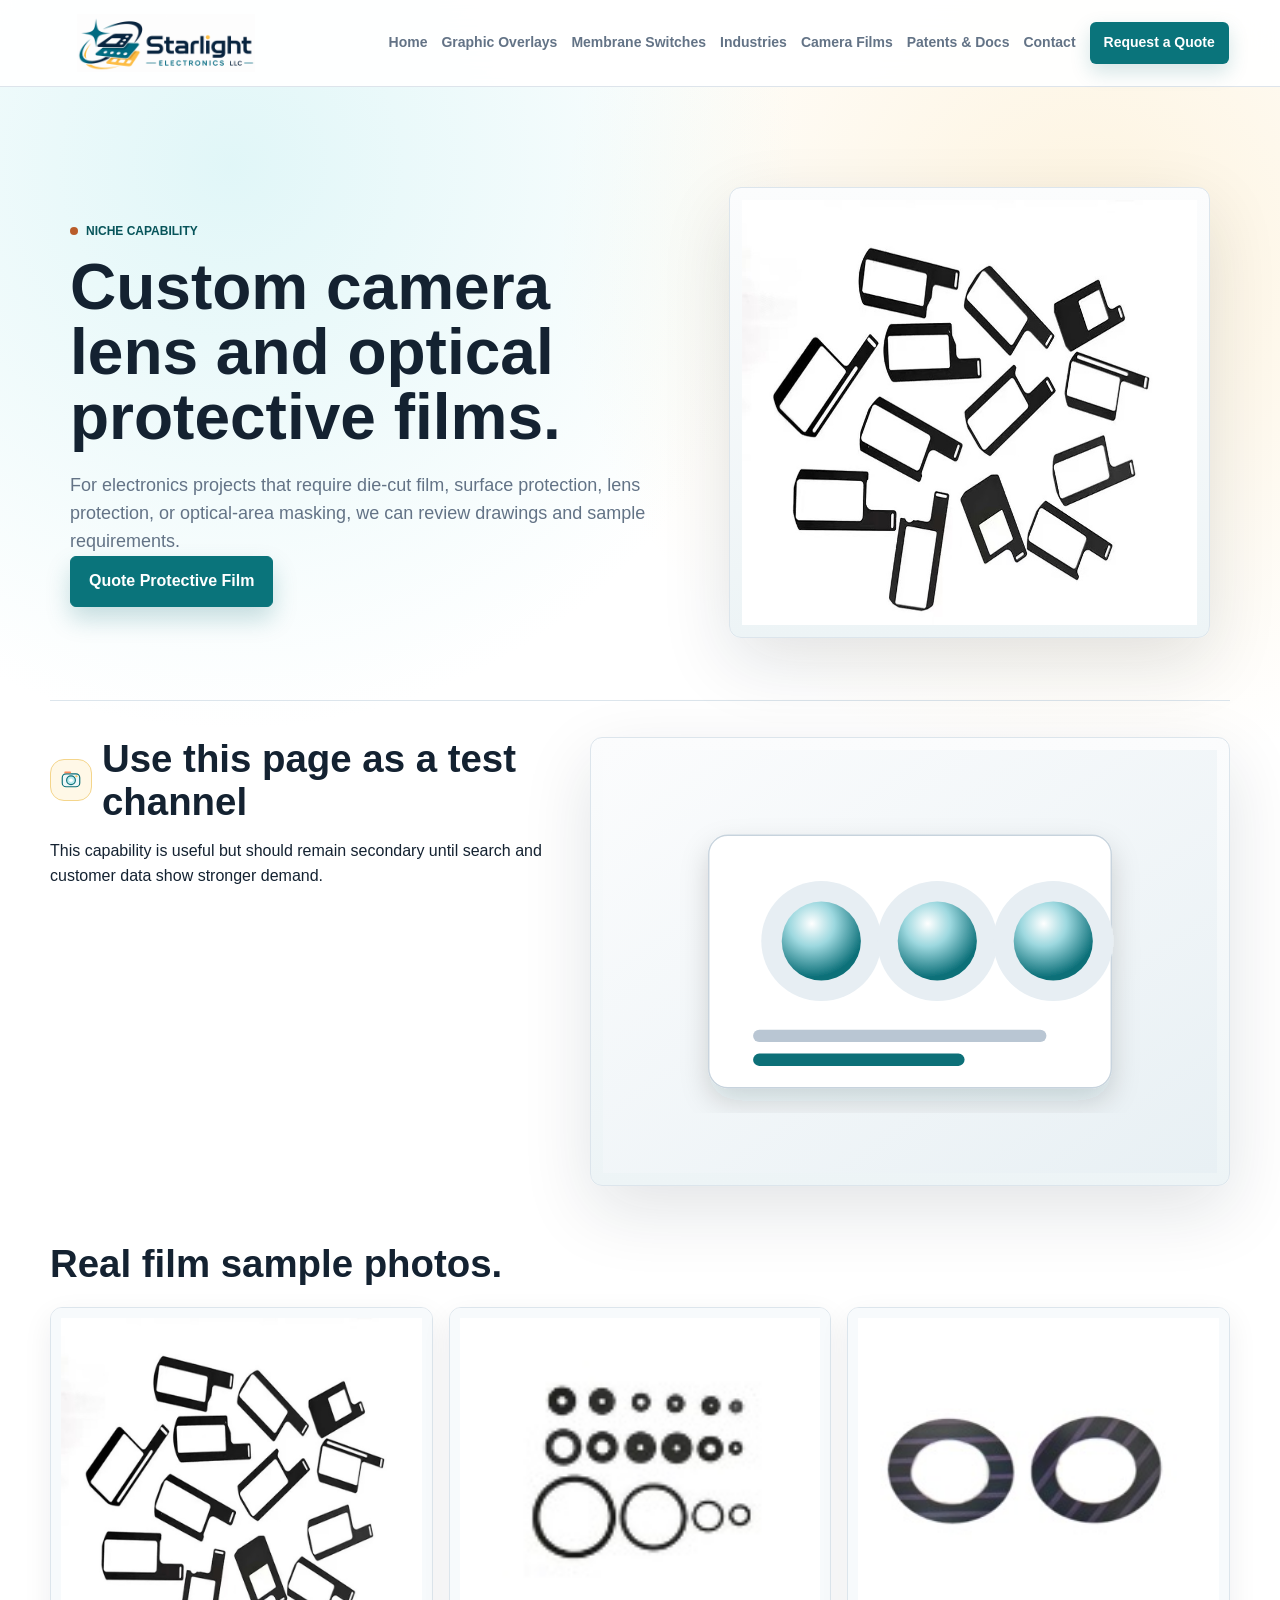
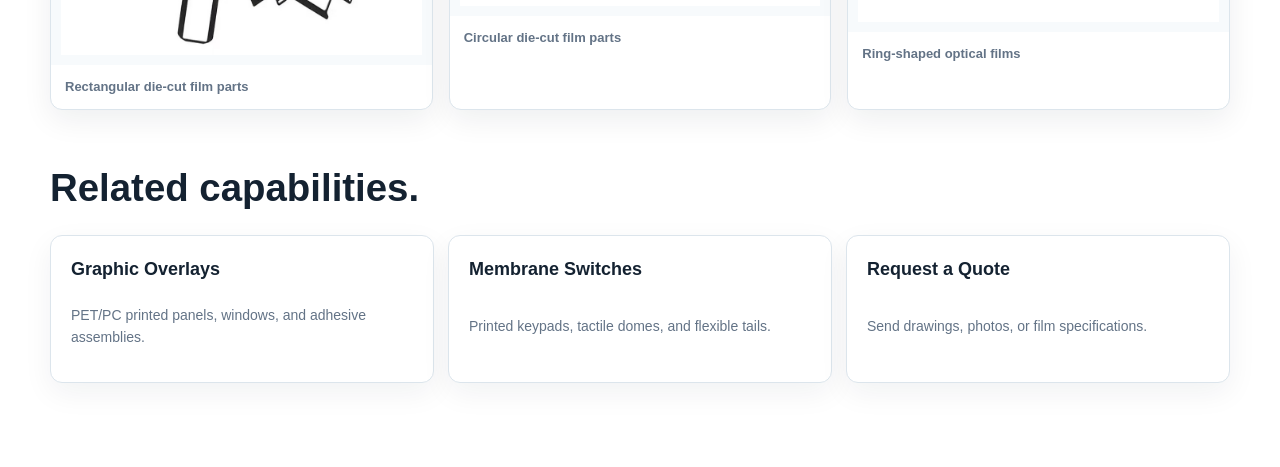
==== camera-films.html @ d8c33d26 "Initial Starlight website" ====
<!doctype html>
<html lang="en">
  <head>
    <meta charset="utf-8" />
    <meta name="viewport" content="width=device-width, initial-scale=1" />
    <title>Camera Lens Protective Films | Starlight Electronics LLC</title>
    <meta name="description" content="Custom die-cut camera lens protective films and optical protective films for camera modules and electronics." />
    <link rel="stylesheet" href="styles.css" />
  </head>
  <body>
    <header class="site-header">
      <a class="brand" href="index.html"><img src="assets/starlight-logo.png" alt="Starlight Electronics" /></a>
      <nav class="nav" aria-label="Main navigation">
        <a href="index.html">Home</a>
        <a href="graphic-overlays.html">Graphic Overlays</a>
        <a href="membrane-switches.html">Membrane Switches</a>
        <a href="industries.html">Industries</a>
        <a href="camera-films.html">Camera Films</a>
        <a href="certifications.html">Patents &amp; Docs</a>
        <a href="contact.html">Contact</a>
        <a class="nav-cta" href="request-quote.html">Request a Quote</a>
      </nav>
    </header>
    <main class="page">
      <section class="page-hero">
        <div>
          <p class="eyebrow">Niche capability</p>
          <h1>Custom camera lens and optical protective films.</h1>
          <p class="lead">For electronics projects that require die-cut film, surface protection, lens protection, or optical-area masking, we can review drawings and sample requirements.</p>
          <a class="button primary" href="request-quote.html">Quote Protective Film</a>
        </div>
        <div class="visual-card"><img src="assets/photos/camera-film-rectangles.jpg" alt="Custom die-cut camera and optical protective films" /></div>
      </section>
      <section class="detail-grid">
        <div>
          <div class="icon-row"><img class="mini-icon" src="assets/icon-camera.svg" alt="" /><h2>Use this page as a test channel</h2></div>
          <p>This capability is useful but should remain secondary until search and customer data show stronger demand.</p>
        </div>
        <div class="visual-card"><img src="assets/camera-films.svg" alt="Die-cut optical protective film illustration" /></div>
      </section>
      <section class="page-section">
        <h2>Real film sample photos.</h2>
        <div class="photo-grid compact">
          <figure class="photo-card">
            <div class="photo-frame"><img src="assets/photos/camera-film-rectangles.jpg" alt="Rectangular camera and optical film parts" /></div>
            <figcaption>Rectangular die-cut film parts</figcaption>
          </figure>
          <figure class="photo-card">
            <div class="photo-frame"><img src="assets/photos/camera-film-circles.jpg" alt="Circular optical film parts" /></div>
            <figcaption>Circular die-cut film parts</figcaption>
          </figure>
          <figure class="photo-card">
            <div class="photo-frame"><img src="assets/photos/camera-film-rings.jpg" alt="Ring-shaped optical films" /></div>
            <figcaption>Ring-shaped optical films</figcaption>
          </figure>
        </div>
      </section>
      <section class="page-section">
        <h2>Related capabilities.</h2>
        <div class="related-links">
          <a class="related-card" href="graphic-overlays.html"><strong>Graphic Overlays</strong><span>PET/PC printed panels, windows, and adhesive assemblies.</span></a>
          <a class="related-card" href="membrane-switches.html"><strong>Membrane Switches</strong><span>Printed keypads, tactile domes, and flexible tails.</span></a>
          <a class="related-card" href="request-quote.html"><strong>Request a Quote</strong><span>Send drawings, photos, or film specifications.</span></a>
        </div>
      </section>
    </main>
  </body>
</html>
---- styles.css ----
:root {
  color-scheme: light;
  --ink: #142231;
  --soft-ink: #2a3b4c;
  --muted: #637386;
  --line: #dce5ec;
  --line-strong: #b8c8d4;
  --paper: #ffffff;
  --panel: #f7fafc;
  --panel-2: #eef6f7;
  --accent: #0a747b;
  --accent-strong: #07545a;
  --accent-soft: #dff3f4;
  --coral: #ff8a5c;
  --copper: #b95c2a;
  --gold: #f6c55f;
  --mint: #bdecef;
  --shadow: 0 24px 70px rgba(20, 34, 49, 0.12);
}

* {
  box-sizing: border-box;
}

html {
  scroll-behavior: smooth;
}

body {
  margin: 0;
  font-family: Inter, Arial, Helvetica, sans-serif;
  color: var(--ink);
  background:
    radial-gradient(circle at 18% 8%, rgba(189, 236, 239, 0.46), transparent 26%),
    radial-gradient(circle at 85% 12%, rgba(246, 197, 95, 0.20), transparent 25%),
    var(--paper);
  line-height: 1.55;
}

img {
  display: block;
  max-width: 100%;
}

a {
  color: inherit;
  text-decoration: none;
}

.site-header {
  position: sticky;
  top: 0;
  z-index: 20;
  display: flex;
  align-items: center;
  justify-content: space-between;
  gap: 24px;
  min-height: 74px;
  padding: 14px clamp(18px, 4vw, 56px);
  background: rgba(255, 255, 255, 0.94);
  border-bottom: 1px solid rgba(216, 224, 232, 0.86);
  backdrop-filter: blur(18px);
}

.brand {
  display: inline-flex;
  align-items: center;
  width: 230px;
  max-width: 72vw;
}

.brand img {
  width: 100%;
  max-height: 58px;
  height: auto;
  object-fit: contain;
}

.nav {
  display: flex;
  align-items: center;
  gap: 14px;
  color: var(--muted);
  font-size: 14px;
  font-weight: 700;
}

.nav a:hover {
  color: var(--ink);
}

.nav-cta {
  padding: 10px 14px;
  color: var(--paper) !important;
  background: var(--accent);
  border-radius: 6px;
  box-shadow: 0 8px 20px rgba(9, 107, 114, 0.18);
}

.hero,
.page-hero,
.section,
.split-section,
.cta-band,
.page,
.trust-strip {
  width: min(1180px, calc(100% - 40px));
  margin: 0 auto;
}

.hero {
  display: grid;
  grid-template-columns: minmax(0, 1.03fr) minmax(360px, 0.97fr);
  gap: clamp(34px, 6vw, 78px);
  align-items: center;
  min-height: calc(100vh - 74px);
  padding: 58px 0 72px;
}

.hero-copy {
  max-width: 720px;
}

.hero h1,
.page-hero h1 {
  margin: 0;
  font-size: clamp(39px, 5vw, 72px);
  line-height: 1.02;
  letter-spacing: 0;
}

.lead {
  max-width: 760px;
  margin: 22px 0 0;
  color: var(--muted);
  font-size: 18px;
}

.eyebrow {
  display: inline-flex;
  align-items: center;
  gap: 8px;
  margin: 0 0 14px;
  color: var(--accent-strong);
  font-size: 12px;
  font-weight: 800;
  letter-spacing: 0;
  text-transform: uppercase;
}

.eyebrow::before {
  content: "";
  width: 8px;
  height: 8px;
  background: var(--copper);
  border-radius: 50%;
}

.actions {
  display: flex;
  flex-wrap: wrap;
  gap: 12px;
  margin-top: 30px;
}

.button {
  display: inline-flex;
  align-items: center;
  justify-content: center;
  min-height: 48px;
  padding: 12px 18px;
  border: 1px solid var(--line-strong);
  border-radius: 6px;
  font-weight: 800;
  cursor: pointer;
  transition: transform 140ms ease, box-shadow 140ms ease, background 140ms ease;
}

.button:hover {
  transform: translateY(-1px);
}

.button.primary {
  color: var(--paper);
  background: var(--accent);
  border-color: var(--accent);
  box-shadow: 0 12px 24px rgba(9, 107, 114, 0.22);
}

.button.primary:hover {
  background: var(--accent-strong);
}

.button.secondary {
  color: var(--ink);
  background: var(--paper);
}

.hero-media,
.visual-card {
  overflow: hidden;
  background: linear-gradient(180deg, #fbfcfd, #edf4f6);
  border: 1px solid var(--line);
  border-radius: 12px;
  box-shadow: var(--shadow);
}

.hero-media {
  position: relative;
  min-height: 500px;
}

.hero-media img,
.visual-card img {
  width: 100%;
  height: 100%;
  object-fit: cover;
}

.hero-badge {
  position: absolute;
  right: 22px;
  bottom: 22px;
  display: grid;
  gap: 2px;
  max-width: 230px;
  padding: 14px 16px;
  background: rgba(255, 255, 255, 0.92);
  border: 1px solid rgba(216, 224, 232, 0.9);
  border-radius: 12px;
  box-shadow: 0 14px 34px rgba(21, 32, 43, 0.12);
}

.hero-badge strong {
  font-size: 13px;
}

.hero-badge span {
  color: var(--muted);
  font-size: 12px;
}

.trust-strip {
  display: grid;
  grid-template-columns: repeat(4, minmax(0, 1fr));
  gap: 1px;
  margin-top: -28px;
  background: var(--line);
  border: 1px solid var(--line);
  border-radius: 8px;
  overflow: hidden;
}

.trust-strip div {
  display: grid;
  grid-template-columns: 42px minmax(0, 1fr);
  gap: 12px;
  align-items: center;
  padding: 18px;
  background: var(--paper);
}

.trust-strip img,
.mini-icon {
  width: 42px;
  height: 42px;
}

.trust-strip strong {
  display: block;
  margin-bottom: 4px;
}

.trust-strip span {
  color: var(--muted);
  font-size: 13px;
}

.section {
  padding: 80px 0;
}

.real-gallery-section {
  padding-top: 24px;
}

.section-heading {
  display: flex;
  align-items: end;
  justify-content: space-between;
  gap: 28px;
  margin-bottom: 30px;
}

.section-heading > div {
  max-width: 760px;
}

.section h2,
.split-section h2,
.cta-band h2,
.detail-grid h2,
.page-section h2 {
  margin: 0;
  font-size: clamp(28px, 3vw, 44px);
  line-height: 1.12;
  letter-spacing: 0;
}

.section-subtitle {
  max-width: 360px;
  margin: 0;
  color: var(--muted);
}

.capability-grid {
  display: grid;
  grid-template-columns: repeat(4, minmax(0, 1fr));
  gap: 16px;
}

.capability-grid article {
  display: grid;
  align-content: start;
  min-height: 260px;
  overflow: hidden;
  background: var(--paper);
  border: 1px solid var(--line);
  border-radius: 8px;
  box-shadow: 0 10px 30px rgba(21, 32, 43, 0.06);
}

.capability-grid .card-media {
  height: 118px;
  background: var(--panel-2);
  border-bottom: 1px solid var(--line);
}

.capability-grid .card-media img {
  width: 100%;
  height: 100%;
  object-fit: contain;
  padding: 8px;
}

.capability-grid .card-copy {
  padding: 20px;
}

.icon-row {
  display: flex;
  align-items: center;
  gap: 10px;
  margin-bottom: 12px;
}

.icon-row .mini-icon {
  padding: 6px;
  background: #fff8e7;
  border: 1px solid #f4d58b;
  border-radius: 14px;
}

.capability-grid h2,
.capability-grid h3 {
  margin: 0;
  font-size: 20px;
  line-height: 1.2;
}

.capability-grid p {
  margin: 0;
  color: var(--muted);
  font-size: 15px;
}

.application-grid {
  display: grid;
  grid-template-columns: repeat(4, minmax(0, 1fr));
  gap: 16px;
}

.application-grid article {
  min-height: 280px;
  padding: 22px;
  background: var(--paper);
  border: 1px solid var(--line);
  border-radius: 12px;
  box-shadow: 0 10px 30px rgba(20, 34, 49, 0.06);
}

.application-grid img {
  width: 52px;
  height: 52px;
  margin-bottom: 16px;
}

.application-grid h3 {
  margin: 0 0 10px;
  font-size: 20px;
  line-height: 1.2;
}

.application-grid p {
  margin: 0 0 18px;
  color: var(--muted);
}

.application-grid a {
  color: var(--accent-strong);
  font-weight: 800;
}

.strength-section {
  padding-top: 38px;
}

.strength-grid {
  display: grid;
  grid-template-columns: repeat(2, minmax(0, 1fr));
  gap: 18px;
}

.strength-grid article {
  display: grid;
  grid-template-columns: minmax(210px, 0.86fr) minmax(0, 1fr);
  gap: 18px;
  align-items: stretch;
  min-height: 260px;
  padding: 14px;
  background: var(--paper);
  border: 1px solid var(--line);
  border-radius: 12px;
  box-shadow: 0 12px 34px rgba(20, 34, 49, 0.07);
}

.strength-media {
  overflow: hidden;
  background: var(--panel);
  border: 1px solid var(--line);
  border-radius: 8px;
}

.strength-media img {
  width: 100%;
  height: 100%;
  min-height: 230px;
  object-fit: contain;
  padding: 10px;
}

.strength-grid article > div:last-child {
  display: flex;
  flex-direction: column;
  justify-content: center;
  padding: 8px 10px 8px 0;
}

.strength-kicker {
  margin-bottom: 8px;
  color: var(--accent-strong);
  font-size: 12px;
  font-weight: 900;
  text-transform: uppercase;
}

.strength-grid h3 {
  margin: 0;
  font-size: 21px;
  line-height: 1.22;
}

.strength-grid p {
  margin: 12px 0 0;
  color: var(--muted);
  font-size: 15px;
}

.workshop-section {
  padding-top: 48px;
  border-top: 1px solid var(--line);
}

.workshop-carousel {
  display: grid;
  grid-auto-flow: column;
  grid-auto-columns: minmax(300px, 34%);
  gap: 16px;
  overflow-x: auto;
  overscroll-behavior-inline: contain;
  scroll-snap-type: inline mandatory;
  padding: 4px 4px 18px;
}

.workshop-carousel:hover {
  scroll-snap-type: none;
}

.workshop-carousel::-webkit-scrollbar {
  height: 10px;
}

.workshop-carousel::-webkit-scrollbar-track {
  background: var(--panel);
  border-radius: 999px;
}

.workshop-carousel::-webkit-scrollbar-thumb {
  background: var(--line-strong);
  border-radius: 999px;
}

.workshop-carousel figure {
  scroll-snap-align: start;
  margin: 0;
  overflow: hidden;
  background: var(--paper);
  border: 1px solid var(--line);
  border-radius: 12px;
  box-shadow: 0 10px 30px rgba(20, 34, 49, 0.07);
}

.company-intro {
  border-top: 1px solid var(--line);
}

.workshop-carousel img {
  width: 100%;
  aspect-ratio: 4 / 3;
  object-fit: cover;
}

.workshop-carousel figcaption {
  padding: 12px 14px;
  color: var(--muted);
  font-size: 13px;
  font-weight: 800;
}

.company-band {
  display: grid;
  grid-template-columns: minmax(0, 1.1fr) minmax(320px, 0.9fr);
  gap: 34px;
  align-items: center;
  width: min(1180px, calc(100% - 40px));
  margin: 0 auto;
  padding: 44px;
  background: linear-gradient(135deg, rgba(238, 246, 247, 0.9), rgba(255, 255, 255, 0.96));
  border: 1px solid var(--line);
  border-radius: 12px;
  box-shadow: 0 16px 44px rgba(20, 34, 49, 0.08);
}

.company-copy p {
  color: var(--muted);
}

.company-proof {
  display: grid;
  gap: 12px;
}

.company-proof div {
  padding: 18px;
  background: var(--paper);
  border: 1px solid var(--line);
  border-radius: 8px;
}

.company-proof strong {
  display: block;
  margin-bottom: 4px;
}

.company-proof span {
  color: var(--muted);
  font-size: 14px;
}

.split-section {
  display: grid;
  grid-template-columns: minmax(0, 0.92fr) minmax(360px, 1.08fr);
  gap: 46px;
  padding: 84px 0;
  border-top: 1px solid var(--line);
}

.split-section p {
  color: var(--muted);
}

.process-list {
  display: grid;
  gap: 12px;
  margin: 0;
  padding: 0;
  list-style: none;
}

.process-list li {
  display: grid;
  grid-template-columns: 64px minmax(0, 1fr);
  gap: 18px;
  align-items: start;
  padding: 22px;
  background: var(--panel);
  border: 1px solid var(--line);
  border-radius: 8px;
}

.step-icon {
  display: grid;
  place-items: center;
  width: 64px;
  height: 64px;
  background: #fff8e7;
  border: 1px solid #f4d58b;
  border-radius: 18px;
}

.step-icon img {
  width: 48px;
  height: 48px;
}

.process-list strong {
  display: block;
  margin-bottom: 3px;
}

.process-list span {
  color: var(--muted);
}

.page {
  padding: 58px 0 84px;
}

.page-hero {
  display: grid;
  grid-template-columns: minmax(0, 0.92fr) minmax(320px, 0.72fr);
  gap: 44px;
  align-items: center;
  padding: 42px 0 62px;
}

.page-hero.full {
  display: block;
  max-width: 900px;
  margin-left: 0;
}

.page-hero .visual-card {
  min-height: 330px;
}

.page-hero .visual-card img,
.detail-grid .visual-card img {
  object-fit: contain;
  padding: 12px;
}

.proof-photo {
  height: min(560px, 72vh);
}

.detail-grid {
  display: grid;
  grid-template-columns: minmax(0, 0.88fr) minmax(360px, 1.12fr);
  gap: 38px;
  align-items: start;
  padding-top: 36px;
  border-top: 1px solid var(--line);
}

.detail-grid ul {
  display: grid;
  gap: 10px;
  margin: 18px 0 0;
  padding-left: 20px;
  color: var(--muted);
}

.page-section {
  padding: 56px 0 0;
}

.feature-list {
  display: grid;
  grid-template-columns: repeat(3, minmax(0, 1fr));
  gap: 14px;
  margin-top: 22px;
}

.feature-list div {
  padding: 18px;
  background: var(--panel);
  border: 1px solid var(--line);
  border-radius: 8px;
}

.feature-list strong {
  display: block;
  margin-bottom: 6px;
}

.feature-list span {
  color: var(--muted);
  font-size: 14px;
}

.photo-grid {
  display: grid;
  grid-template-columns: 1.25fr 0.85fr 0.85fr;
  gap: 16px;
}

.photo-grid.compact {
  grid-template-columns: repeat(3, minmax(0, 1fr));
  margin-top: 22px;
}

.photo-grid.single-feature {
  grid-template-columns: minmax(0, 1fr);
  margin-top: 22px;
}

.photo-card {
  min-width: 0;
  margin: 0;
  overflow: hidden;
  background: var(--paper);
  border: 1px solid var(--line);
  border-radius: 12px;
  box-shadow: 0 10px 30px rgba(20, 34, 49, 0.07);
}

.photo-card.large {
  grid-row: span 2;
}

.photo-frame {
  display: grid;
  place-items: center;
  aspect-ratio: 4 / 3;
  background: var(--panel);
}

.photo-card.wide .photo-frame {
  aspect-ratio: 16 / 10;
}

.photo-card.tall .photo-frame {
  aspect-ratio: 3 / 4;
}

.photo-card img {
  width: 100%;
  height: 100%;
  object-fit: contain;
  padding: 10px;
}

.photo-card.large img {
  height: 100%;
}

.photo-card figcaption {
  padding: 12px 14px;
  color: var(--muted);
  font-size: 13px;
  font-weight: 700;
}

.related-links {
  display: grid;
  grid-template-columns: repeat(3, minmax(0, 1fr));
  gap: 14px;
  margin-top: 26px;
}

.related-card {
  display: grid;
  gap: 8px;
  min-height: 148px;
  padding: 20px;
  background: var(--paper);
  border: 1px solid var(--line);
  border-radius: 12px;
  box-shadow: 0 10px 30px rgba(20, 34, 49, 0.06);
}

.related-card strong {
  font-size: 18px;
}

.related-card span {
  color: var(--muted);
  font-size: 14px;
}

.related-card:hover {
  border-color: var(--accent);
}

.rfq-panel {
  padding: 30px;
  background: var(--panel);
  border: 1px solid var(--line);
  border-radius: 8px;
  box-shadow: 0 16px 44px rgba(21, 32, 43, 0.08);
}

.quote-hero {
  display: grid;
  grid-template-columns: minmax(0, 1fr) minmax(280px, 0.42fr);
  gap: 28px;
  align-items: end;
}

.quote-note {
  display: grid;
  gap: 6px;
  padding: 20px;
  background: var(--paper);
  border: 1px solid var(--line);
  border-radius: 12px;
  box-shadow: 0 12px 32px rgba(20, 34, 49, 0.07);
}

.quote-note span {
  color: var(--muted);
  font-size: 14px;
}

.contact-hero {
  align-items: center;
}

.contact-grid {
  display: grid;
  grid-template-columns: repeat(4, minmax(0, 1fr));
  gap: 16px;
  margin-bottom: 64px;
}

.contact-card {
  padding: 24px;
  background: var(--paper);
  border: 1px solid var(--line);
  border-radius: 12px;
  box-shadow: 0 12px 34px rgba(20, 34, 49, 0.07);
}

.contact-card span {
  display: block;
  margin-bottom: 10px;
  color: var(--accent-strong);
  font-size: 12px;
  font-weight: 900;
  text-transform: uppercase;
}

.contact-card h2 {
  margin: 0;
  font-size: 22px;
  line-height: 1.22;
}

.contact-card p {
  margin: 12px 0 0;
  color: var(--muted);
}

.primary-contact {
  align-self: center;
  background:
    linear-gradient(135deg, rgba(223, 243, 244, 0.82), rgba(255, 255, 255, 0.96)),
    var(--paper);
}

.primary-contact a {
  display: block;
  overflow-wrap: anywhere;
  color: var(--ink);
  font-size: 26px;
  font-weight: 900;
}

.quote-layout {
  display: grid;
  grid-template-columns: minmax(0, 1fr) minmax(300px, 0.42fr);
  gap: 24px;
  align-items: start;
}

.quote-sidebar {
  display: grid;
  gap: 16px;
}

.quote-sidebar > div {
  padding: 22px;
  background: var(--paper);
  border: 1px solid var(--line);
  border-radius: 12px;
  box-shadow: 0 10px 30px rgba(20, 34, 49, 0.06);
}

.quote-sidebar h2 {
  margin: 0 0 12px;
  font-size: 22px;
}

.quote-sidebar ul {
  display: grid;
  gap: 8px;
  margin: 0;
  padding-left: 20px;
  color: var(--muted);
}

.rfq-form {
  display: grid;
  gap: 16px;
}

.form-grid {
  display: grid;
  grid-template-columns: repeat(2, minmax(0, 1fr));
  gap: 16px;
}

.rfq-form label {
  display: grid;
  gap: 7px;
  color: var(--soft-ink);
  font-weight: 800;
}

.rfq-form input,
.rfq-form select,
.rfq-form textarea {
  width: 100%;
  padding: 12px;
  font: inherit;
  color: var(--ink);
  background: var(--paper);
  border: 1px solid #c1ccd7;
  border-radius: 6px;
}

.file-drop {
  padding: 18px;
  background: var(--paper);
  border: 1px dashed var(--line-strong);
  border-radius: 8px;
}

.file-drop input {
  margin-top: 10px;
  background: var(--panel);
}

.file-drop-copy,
.file-list {
  display: block;
  color: var(--muted);
  font-size: 14px;
  font-weight: 500;
}

.file-drop-copy {
  margin-top: 8px;
}

.file-list {
  margin-top: 10px;
  padding: 10px 12px;
  background: var(--panel);
  border: 1px solid var(--line);
  border-radius: 6px;
}

.rfq-form input:focus,
.rfq-form select:focus,
.rfq-form textarea:focus {
  outline: 3px solid var(--accent-soft);
  border-color: var(--accent);
}

.form-note {
  margin: 0;
  color: var(--muted);
  font-size: 14px;
}

.form-warning {
  margin: 0;
  color: #8a4c0a;
  font-size: 14px;
  font-weight: 800;
}

.cta-band {
  display: flex;
  align-items: center;
  justify-content: space-between;
  gap: 24px;
  margin-bottom: 74px;
  padding: 32px;
  color: var(--paper);
  background:
    linear-gradient(110deg, rgba(9, 107, 114, 0.96), rgba(21, 32, 43, 0.96)),
    var(--ink);
  border-radius: 8px;
}

.cta-band .button {
  color: var(--ink);
  background: var(--paper);
  border-color: var(--paper);
}

.compact-actions {
  margin-top: 0;
}

.site-footer a {
  color: var(--accent-strong);
  font-weight: 800;
}

.site-footer {
  display: flex;
  justify-content: space-between;
  gap: 16px;
  padding: 30px clamp(18px, 4vw, 56px);
  color: var(--muted);
  border-top: 1px solid var(--line);
}

@media (max-width: 960px) {
  .site-header {
    align-items: flex-start;
    flex-direction: column;
  }

  .nav {
    width: 100%;
    flex-wrap: wrap;
  }

  .hero,
  .page-hero,
  .quote-hero,
  .quote-layout,
  .split-section,
  .detail-grid,
  .company-band {
    grid-template-columns: 1fr;
  }

  .hero {
    min-height: auto;
  }

  .hero-media {
    min-height: 380px;
  }

  .trust-strip,
  .capability-grid,
  .application-grid,
  .strength-grid,
  .contact-grid,
  .feature-list,
  .photo-grid,
  .photo-grid.compact,
  .related-links {
    grid-template-columns: repeat(2, minmax(0, 1fr));
  }

  .strength-grid article {
    grid-template-columns: 1fr;
  }

  .strength-grid article > div:last-child {
    padding: 4px;
  }

  .photo-card.large {
    grid-row: auto;
  }

  .section-heading,
  .site-footer,
  .cta-band {
    align-items: flex-start;
    flex-direction: column;
  }
}

@media (max-width: 620px) {
  .hero,
  .page-hero,
  .section,
  .split-section,
  .cta-band,
  .page,
  .quote-layout,
  .trust-strip {
    width: min(100% - 28px, 1180px);
  }

  .nav {
    gap: 10px;
    font-size: 13px;
  }

  .nav-cta {
    width: 100%;
    justify-content: center;
    text-align: center;
  }

  .hero h1,
  .page-hero h1 {
    font-size: 38px;
  }

  .trust-strip,
  .capability-grid,
  .application-grid,
  .strength-grid,
  .contact-grid,
  .feature-list,
  .form-grid,
  .photo-grid,
  .photo-grid.compact,
  .related-links {
    grid-template-columns: 1fr;
  }

  .photo-card.tall .photo-frame {
    aspect-ratio: 4 / 3;
  }

  .workshop-carousel {
    grid-auto-columns: minmax(260px, 86%);
  }

  .company-band {
    width: min(100% - 28px, 1180px);
    padding: 24px;
  }

  .hero-media,
  .page-hero .visual-card {
    min-height: 300px;
  }

  .process-list li {
    grid-template-columns: 1fr;
  }
}
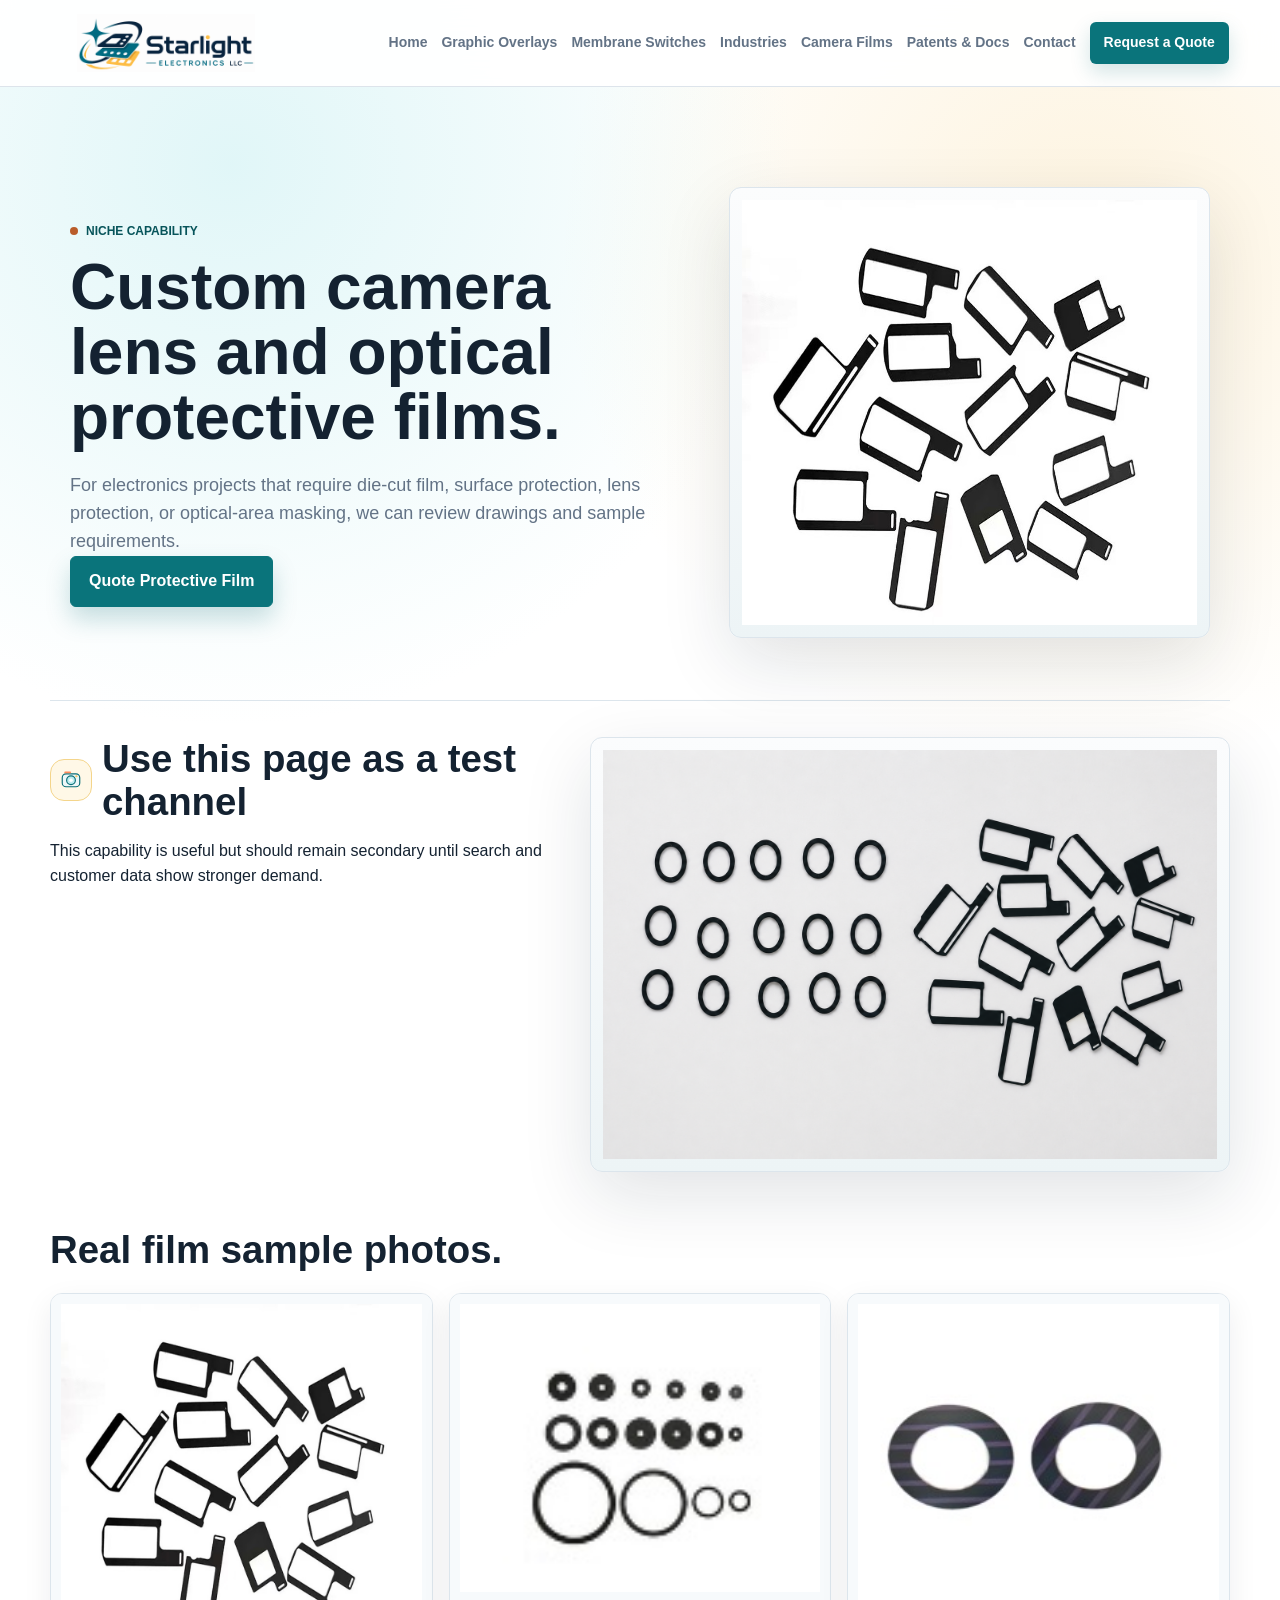
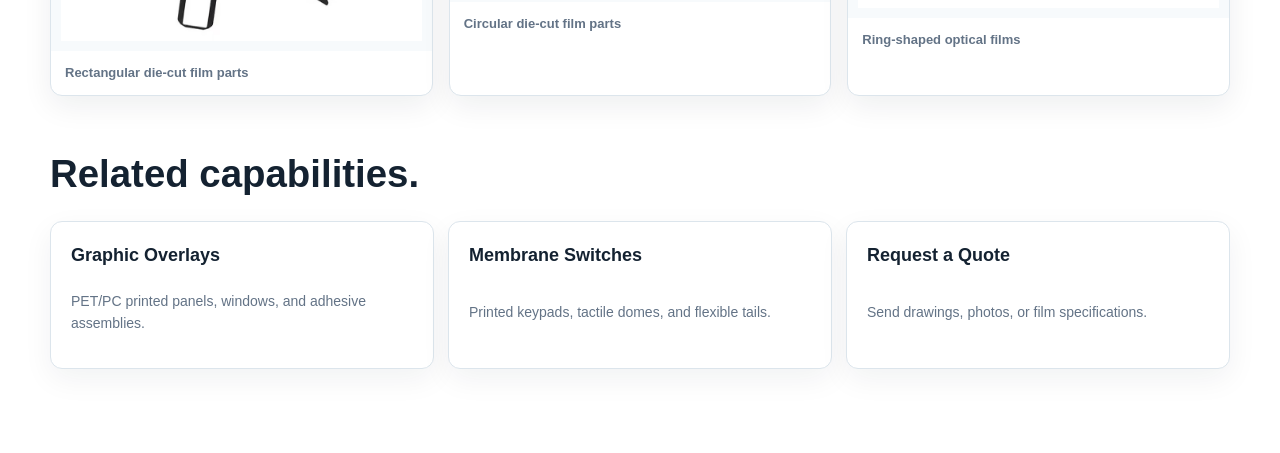
==== commit ae997b2f: "Replace placeholder illustrations with real photos" ====
--- a/camera-films.html
+++ b/camera-films.html
@@ -36,7 +36,7 @@
           <div class="icon-row"><img class="mini-icon" src="assets/icon-camera.svg" alt="" /><h2>Use this page as a test channel</h2></div>
           <p>This capability is useful but should remain secondary until search and customer data show stronger demand.</p>
         </div>
-        <div class="visual-card"><img src="assets/camera-films.svg" alt="Die-cut optical protective film illustration" /></div>
+        <div class="visual-card"><img src="assets/photos/camera-film-set.png" alt="Die-cut camera and optical protective film samples" /></div>
       </section>
       <section class="page-section">
         <h2>Real film sample photos.</h2>
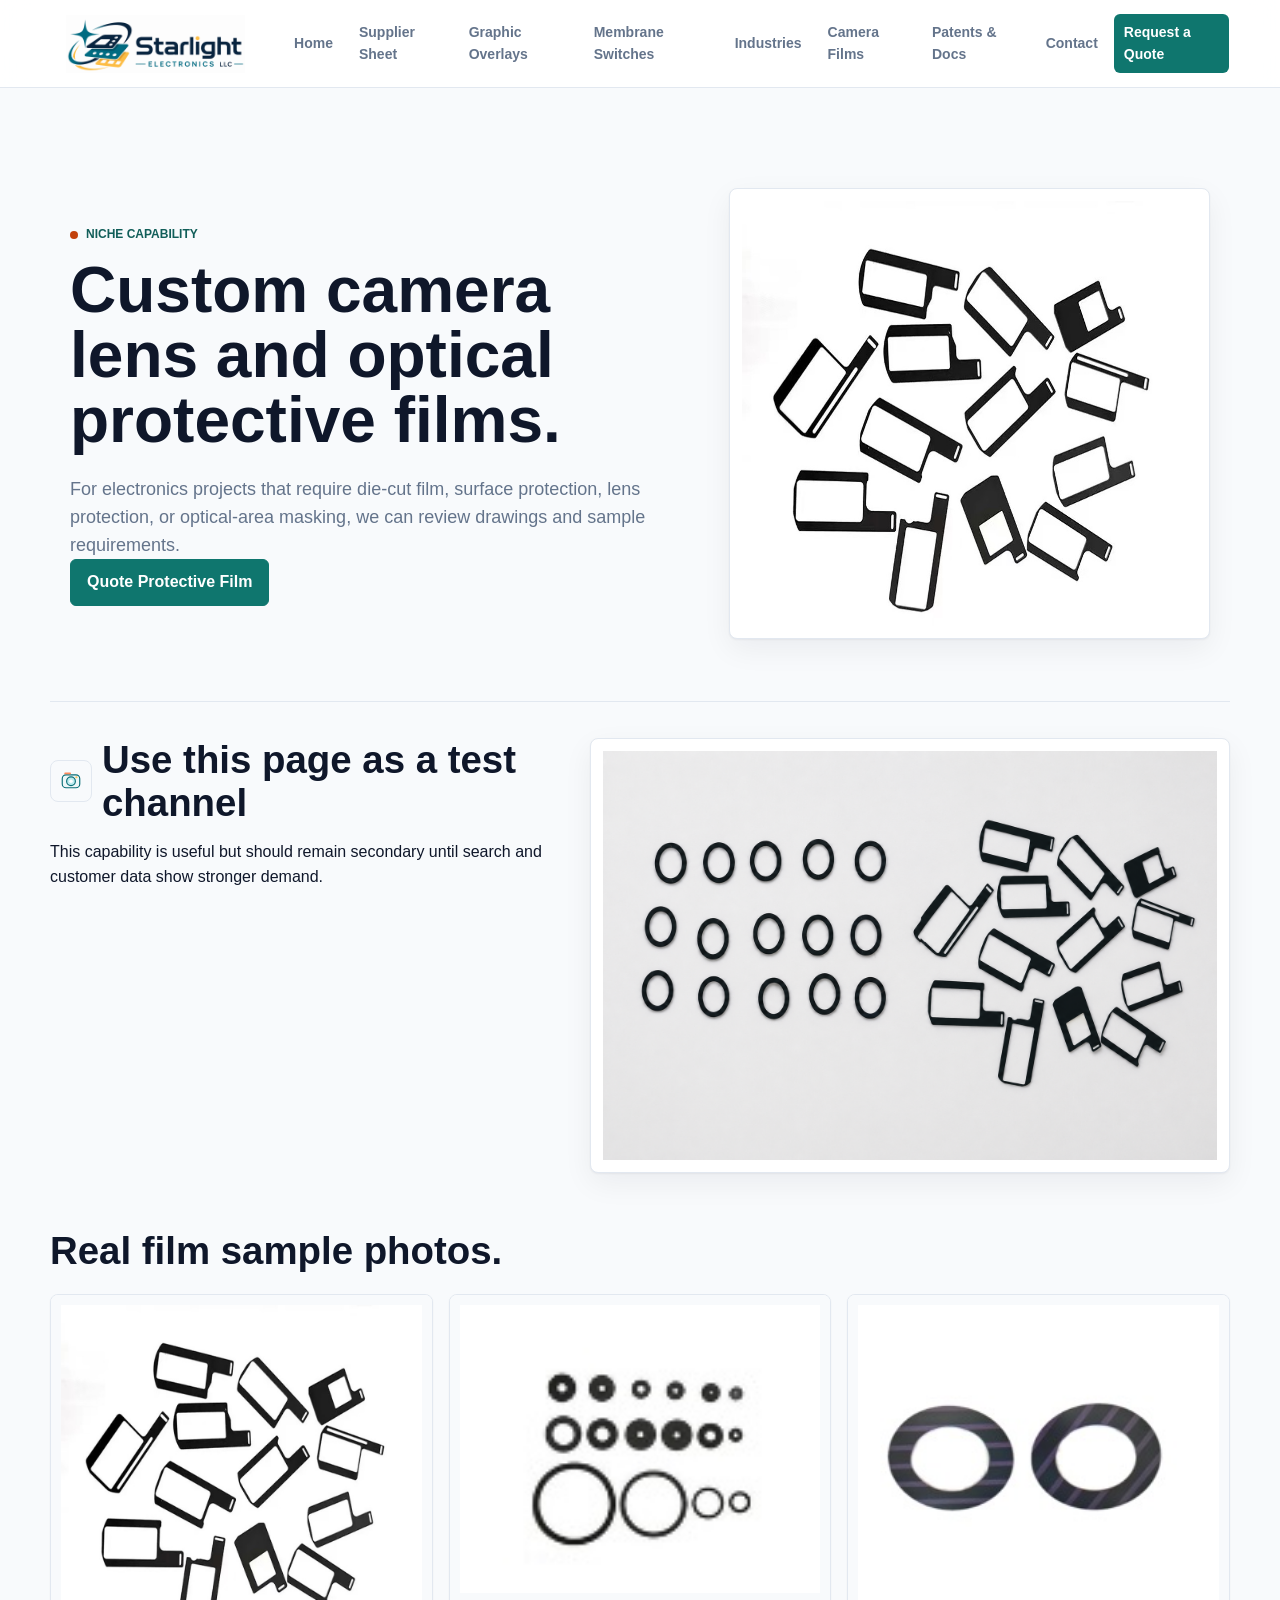
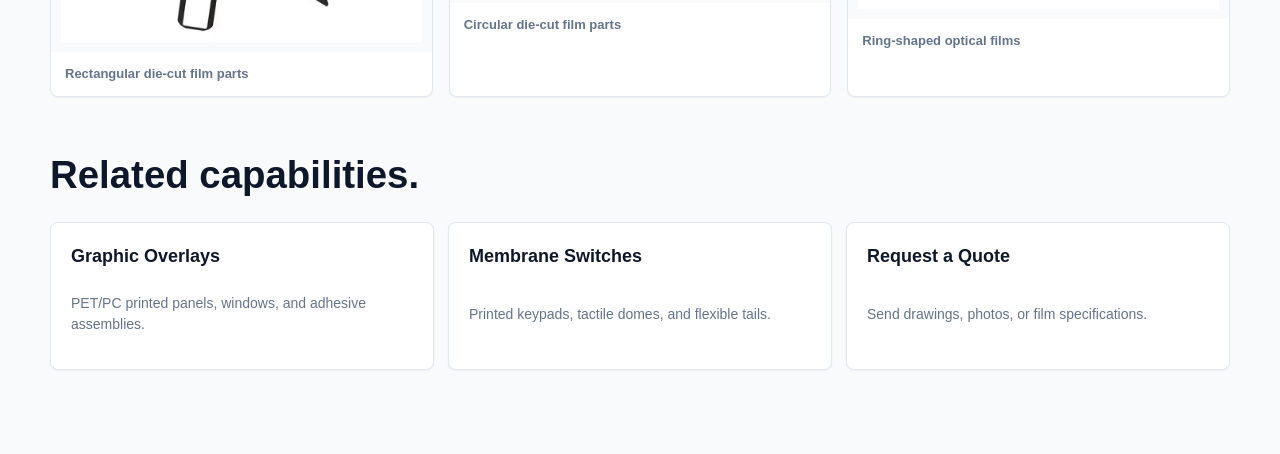
==== commit 1b56b7d0: "Add supplier capability statement page" ====
--- a/camera-films.html
+++ b/camera-films.html
@@ -12,6 +12,7 @@
       <a class="brand" href="index.html"><img src="assets/starlight-logo.png" alt="Starlight Electronics" /></a>
       <nav class="nav" aria-label="Main navigation">
         <a href="index.html">Home</a>
+        <a href="capability-statement.html">Supplier Sheet</a>
         <a href="graphic-overlays.html">Graphic Overlays</a>
         <a href="membrane-switches.html">Membrane Switches</a>
         <a href="industries.html">Industries</a>
--- a/styles.css
+++ b/styles.css
@@ -1,21 +1,22 @@
 :root {
   color-scheme: light;
-  --ink: #142231;
-  --soft-ink: #2a3b4c;
-  --muted: #637386;
-  --line: #dce5ec;
-  --line-strong: #b8c8d4;
+  --ink: #0f172a;
+  --soft-ink: #334155;
+  --muted: #64748b;
+  --line: #e2e8f0;
+  --line-strong: #cbd5e1;
   --paper: #ffffff;
-  --panel: #f7fafc;
-  --panel-2: #eef6f7;
-  --accent: #0a747b;
-  --accent-strong: #07545a;
-  --accent-soft: #dff3f4;
+  --panel: #f8fafc;
+  --panel-2: #f1f5f9;
+  --accent: #0f766e;
+  --accent-strong: #115e59;
+  --accent-soft: #ccfbf1;
   --coral: #ff8a5c;
-  --copper: #b95c2a;
+  --copper: #c2410c;
   --gold: #f6c55f;
   --mint: #bdecef;
-  --shadow: 0 24px 70px rgba(20, 34, 49, 0.12);
+  --shadow: 0 1px 2px rgba(15, 23, 42, 0.05), 0 10px 30px rgba(15, 23, 42, 0.06);
+  --shadow-soft: 0 1px 2px rgba(15, 23, 42, 0.05);
 }
 
 * {
@@ -30,11 +31,10 @@
   margin: 0;
   font-family: Inter, Arial, Helvetica, sans-serif;
   color: var(--ink);
-  background:
-    radial-gradient(circle at 18% 8%, rgba(189, 236, 239, 0.46), transparent 26%),
-    radial-gradient(circle at 85% 12%, rgba(246, 197, 95, 0.20), transparent 25%),
-    var(--paper);
+  background: var(--panel);
   line-height: 1.55;
+  -webkit-font-smoothing: antialiased;
+  text-rendering: optimizeLegibility;
 }
 
 img {
@@ -57,9 +57,9 @@
   gap: 24px;
   min-height: 74px;
   padding: 14px clamp(18px, 4vw, 56px);
-  background: rgba(255, 255, 255, 0.94);
-  border-bottom: 1px solid rgba(216, 224, 232, 0.86);
-  backdrop-filter: blur(18px);
+  background: rgba(255, 255, 255, 0.88);
+  border-bottom: 1px solid var(--line);
+  backdrop-filter: blur(14px);
 }
 
 .brand {
@@ -79,14 +79,20 @@
 .nav {
   display: flex;
   align-items: center;
-  gap: 14px;
+  gap: 6px;
   color: var(--muted);
   font-size: 14px;
   font-weight: 700;
 }
 
+.nav a {
+  padding: 8px 10px;
+  border-radius: 6px;
+}
+
 .nav a:hover {
   color: var(--ink);
+  background: var(--panel-2);
 }
 
 .nav-cta {
@@ -94,7 +100,7 @@
   color: var(--paper) !important;
   background: var(--accent);
   border-radius: 6px;
-  box-shadow: 0 8px 20px rgba(9, 107, 114, 0.18);
+  box-shadow: none;
 }
 
 .hero,
@@ -167,24 +173,24 @@
   display: inline-flex;
   align-items: center;
   justify-content: center;
-  min-height: 48px;
-  padding: 12px 18px;
+  min-height: 42px;
+  padding: 10px 16px;
   border: 1px solid var(--line-strong);
   border-radius: 6px;
   font-weight: 800;
   cursor: pointer;
-  transition: transform 140ms ease, box-shadow 140ms ease, background 140ms ease;
+  transition: border-color 140ms ease, box-shadow 140ms ease, background 140ms ease, color 140ms ease;
 }
 
 .button:hover {
-  transform: translateY(-1px);
+  box-shadow: var(--shadow-soft);
 }
 
 .button.primary {
   color: var(--paper);
   background: var(--accent);
   border-color: var(--accent);
-  box-shadow: 0 12px 24px rgba(9, 107, 114, 0.22);
+  box-shadow: none;
 }
 
 .button.primary:hover {
@@ -194,14 +200,18 @@
 .button.secondary {
   color: var(--ink);
   background: var(--paper);
+}
+
+.button.secondary:hover {
+  border-color: var(--ink);
 }
 
 .hero-media,
 .visual-card {
   overflow: hidden;
-  background: linear-gradient(180deg, #fbfcfd, #edf4f6);
-  border: 1px solid var(--line);
-  border-radius: 12px;
+  background: var(--paper);
+  border: 1px solid var(--line);
+  border-radius: 8px;
   box-shadow: var(--shadow);
 }
 
@@ -227,8 +237,8 @@
   padding: 14px 16px;
   background: rgba(255, 255, 255, 0.92);
   border: 1px solid rgba(216, 224, 232, 0.9);
-  border-radius: 12px;
-  box-shadow: 0 14px 34px rgba(21, 32, 43, 0.12);
+  border-radius: 8px;
+  box-shadow: var(--shadow);
 }
 
 .hero-badge strong {
@@ -327,7 +337,7 @@
   background: var(--paper);
   border: 1px solid var(--line);
   border-radius: 8px;
-  box-shadow: 0 10px 30px rgba(21, 32, 43, 0.06);
+  box-shadow: var(--shadow-soft);
 }
 
 .capability-grid .card-media {
@@ -356,9 +366,9 @@
 
 .icon-row .mini-icon {
   padding: 6px;
-  background: #fff8e7;
-  border: 1px solid #f4d58b;
-  border-radius: 14px;
+  background: var(--panel);
+  border: 1px solid var(--line);
+  border-radius: 8px;
 }
 
 .capability-grid h2,
@@ -385,8 +395,8 @@
   padding: 22px;
   background: var(--paper);
   border: 1px solid var(--line);
-  border-radius: 12px;
-  box-shadow: 0 10px 30px rgba(20, 34, 49, 0.06);
+  border-radius: 8px;
+  box-shadow: var(--shadow-soft);
 }
 
 .application-grid img {
@@ -430,8 +440,8 @@
   padding: 14px;
   background: var(--paper);
   border: 1px solid var(--line);
-  border-radius: 12px;
-  box-shadow: 0 12px 34px rgba(20, 34, 49, 0.07);
+  border-radius: 8px;
+  box-shadow: var(--shadow-soft);
 }
 
 .strength-media {
@@ -516,8 +526,8 @@
   overflow: hidden;
   background: var(--paper);
   border: 1px solid var(--line);
-  border-radius: 12px;
-  box-shadow: 0 10px 30px rgba(20, 34, 49, 0.07);
+  border-radius: 8px;
+  box-shadow: var(--shadow-soft);
 }
 
 .company-intro {
@@ -545,10 +555,10 @@
   width: min(1180px, calc(100% - 40px));
   margin: 0 auto;
   padding: 44px;
-  background: linear-gradient(135deg, rgba(238, 246, 247, 0.9), rgba(255, 255, 255, 0.96));
-  border: 1px solid var(--line);
-  border-radius: 12px;
-  box-shadow: 0 16px 44px rgba(20, 34, 49, 0.08);
+  background: var(--paper);
+  border: 1px solid var(--line);
+  border-radius: 8px;
+  box-shadow: var(--shadow);
 }
 
 .company-copy p {
@@ -613,9 +623,9 @@
   place-items: center;
   width: 64px;
   height: 64px;
-  background: #fff8e7;
-  border: 1px solid #f4d58b;
-  border-radius: 18px;
+  background: var(--panel);
+  border: 1px solid var(--line);
+  border-radius: 8px;
 }
 
 .step-icon img {
@@ -731,8 +741,8 @@
   overflow: hidden;
   background: var(--paper);
   border: 1px solid var(--line);
-  border-radius: 12px;
-  box-shadow: 0 10px 30px rgba(20, 34, 49, 0.07);
+  border-radius: 8px;
+  box-shadow: var(--shadow-soft);
 }
 
 .photo-card.large {
@@ -786,8 +796,8 @@
   padding: 20px;
   background: var(--paper);
   border: 1px solid var(--line);
-  border-radius: 12px;
-  box-shadow: 0 10px 30px rgba(20, 34, 49, 0.06);
+  border-radius: 8px;
+  box-shadow: var(--shadow-soft);
 }
 
 .related-card strong {
@@ -803,12 +813,139 @@
   border-color: var(--accent);
 }
 
+.capability-sheet {
+  padding-bottom: 70px;
+}
+
+.sheet-hero {
+  display: grid;
+  grid-template-columns: minmax(0, 0.98fr) minmax(360px, 0.82fr);
+  gap: 34px;
+  align-items: center;
+}
+
+.sheet-hero-card {
+  margin: 0;
+  overflow: hidden;
+  background: var(--paper);
+  border: 1px solid var(--line);
+  border-radius: 8px;
+  box-shadow: var(--shadow);
+}
+
+.sheet-hero-card img {
+  width: 100%;
+  aspect-ratio: 4 / 3;
+  object-fit: contain;
+  padding: 14px;
+  background: var(--panel);
+}
+
+.sheet-hero-card figcaption {
+  padding: 14px 16px;
+  color: var(--muted);
+  font-size: 13px;
+  font-weight: 700;
+  border-top: 1px solid var(--line);
+}
+
+.sheet-summary,
+.sheet-matrix,
+.check-grid {
+  display: grid;
+  gap: 14px;
+}
+
+.sheet-summary {
+  grid-template-columns: repeat(3, minmax(0, 1fr));
+  margin-top: 18px;
+}
+
+.sheet-summary article,
+.sheet-matrix article {
+  background: var(--paper);
+  border: 1px solid var(--line);
+  border-radius: 8px;
+  box-shadow: var(--shadow-soft);
+}
+
+.sheet-summary article {
+  display: grid;
+  gap: 8px;
+  min-height: 150px;
+  padding: 20px;
+}
+
+.sheet-summary span {
+  color: var(--accent-strong);
+  font-size: 12px;
+  font-weight: 800;
+  text-transform: uppercase;
+}
+
+.sheet-summary strong {
+  font-size: 18px;
+  line-height: 1.35;
+}
+
+.sheet-matrix {
+  grid-template-columns: repeat(4, minmax(0, 1fr));
+}
+
+.sheet-matrix article {
+  padding: 20px;
+}
+
+.sheet-matrix img,
+.compact-applications img {
+  width: 42px;
+  height: 42px;
+  margin-bottom: 16px;
+  padding: 7px;
+  background: var(--panel);
+  border: 1px solid var(--line);
+  border-radius: 8px;
+}
+
+.sheet-matrix h3 {
+  margin: 0;
+  font-size: 20px;
+}
+
+.sheet-matrix p {
+  margin: 10px 0 0;
+  color: var(--muted);
+}
+
+.compact-applications article {
+  min-height: 220px;
+}
+
+.sheet-rfq .rfq-panel {
+  max-width: none;
+}
+
+.check-grid {
+  grid-template-columns: repeat(2, minmax(0, 1fr));
+  margin: 20px 0 24px;
+}
+
+.check-grid ul {
+  margin: 0;
+  padding-left: 20px;
+  color: var(--muted);
+}
+
+.check-grid li + li {
+  margin-top: 9px;
+}
+
 .rfq-panel {
   padding: 30px;
-  background: var(--panel);
-  border: 1px solid var(--line);
-  border-radius: 8px;
-  box-shadow: 0 16px 44px rgba(21, 32, 43, 0.08);
+  background: var(--paper);
+  border: 1px solid var(--line);
+  border-radius: 8px;
+  box-shadow: var(--shadow);
 }
 
 .quote-hero {
@@ -824,8 +961,8 @@
   padding: 20px;
   background: var(--paper);
   border: 1px solid var(--line);
-  border-radius: 12px;
-  box-shadow: 0 12px 32px rgba(20, 34, 49, 0.07);
+  border-radius: 8px;
+  box-shadow: var(--shadow-soft);
 }
 
 .quote-note span {
@@ -848,8 +985,8 @@
   padding: 24px;
   background: var(--paper);
   border: 1px solid var(--line);
-  border-radius: 12px;
-  box-shadow: 0 12px 34px rgba(20, 34, 49, 0.07);
+  border-radius: 8px;
+  box-shadow: var(--shadow-soft);
 }
 
 .contact-card span {
@@ -874,9 +1011,7 @@
 
 .primary-contact {
   align-self: center;
-  background:
-    linear-gradient(135deg, rgba(223, 243, 244, 0.82), rgba(255, 255, 255, 0.96)),
-    var(--paper);
+  background: var(--paper);
 }
 
 .primary-contact a {
@@ -903,8 +1038,8 @@
   padding: 22px;
   background: var(--paper);
   border: 1px solid var(--line);
-  border-radius: 12px;
-  box-shadow: 0 10px 30px rgba(20, 34, 49, 0.06);
+  border-radius: 8px;
+  box-shadow: var(--shadow-soft);
 }
 
 .quote-sidebar h2 {
@@ -946,7 +1081,7 @@
   font: inherit;
   color: var(--ink);
   background: var(--paper);
-  border: 1px solid #c1ccd7;
+  border: 1px solid var(--line-strong);
   border-radius: 6px;
 }
 
@@ -1010,9 +1145,7 @@
   margin-bottom: 74px;
   padding: 32px;
   color: var(--paper);
-  background:
-    linear-gradient(110deg, rgba(9, 107, 114, 0.96), rgba(21, 32, 43, 0.96)),
-    var(--ink);
+  background: var(--ink);
   border-radius: 8px;
 }
 
@@ -1053,6 +1186,7 @@
 
   .hero,
   .page-hero,
+  .sheet-hero,
   .quote-hero,
   .quote-layout,
   .split-section,
@@ -1075,6 +1209,8 @@
   .strength-grid,
   .contact-grid,
   .feature-list,
+  .sheet-summary,
+  .sheet-matrix,
   .photo-grid,
   .photo-grid.compact,
   .related-links {
@@ -1136,6 +1272,9 @@
   .contact-grid,
   .feature-list,
   .form-grid,
+  .sheet-summary,
+  .sheet-matrix,
+  .check-grid,
   .photo-grid,
   .photo-grid.compact,
   .related-links {
@@ -1164,3 +1303,34 @@
     grid-template-columns: 1fr;
   }
 }
+
+@media print {
+  .site-header,
+  .site-footer,
+  .actions,
+  .print-button {
+    display: none !important;
+  }
+
+  body {
+    background: #ffffff;
+  }
+
+  .page,
+  .page-hero,
+  .page-section {
+    width: 100%;
+  }
+
+  .page-section {
+    padding-top: 28px;
+  }
+
+  .sheet-hero,
+  .sheet-summary,
+  .sheet-matrix,
+  .check-grid,
+  .photo-grid.compact {
+    grid-template-columns: repeat(2, minmax(0, 1fr));
+  }
+}
